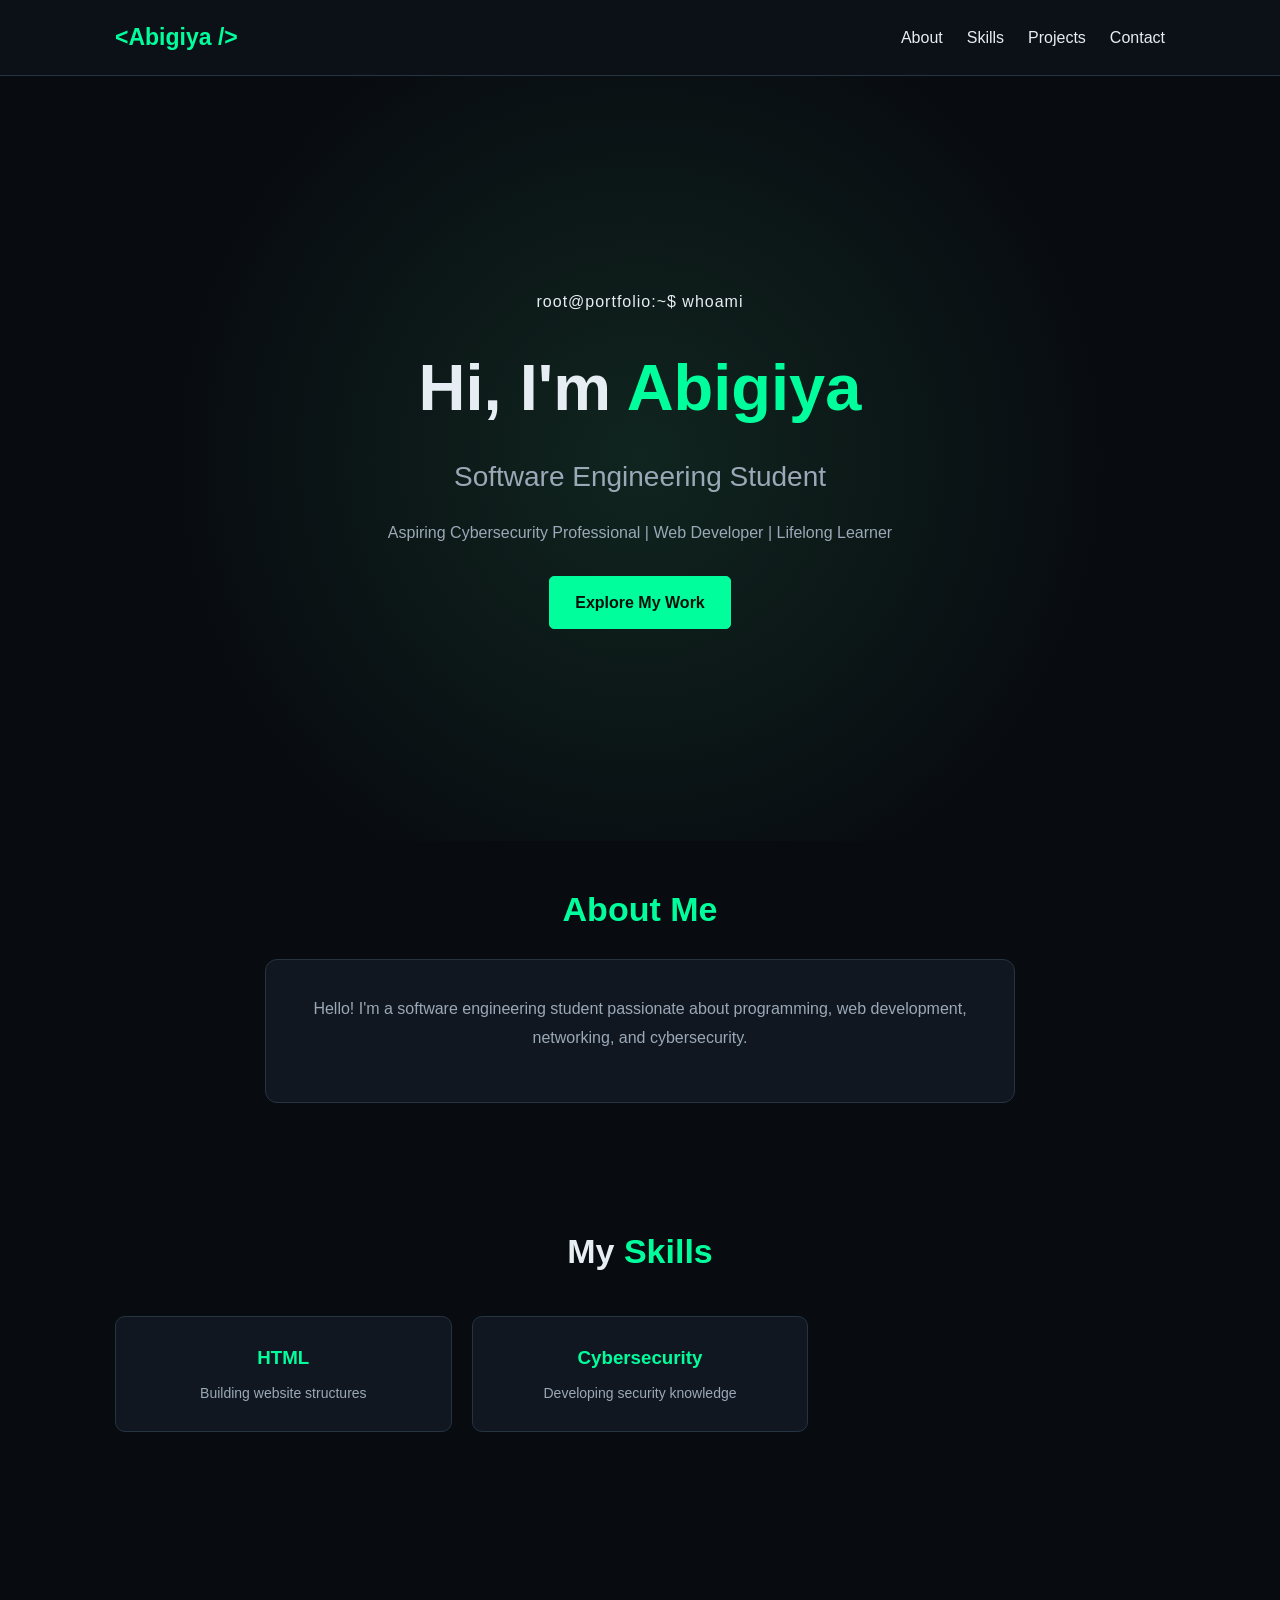
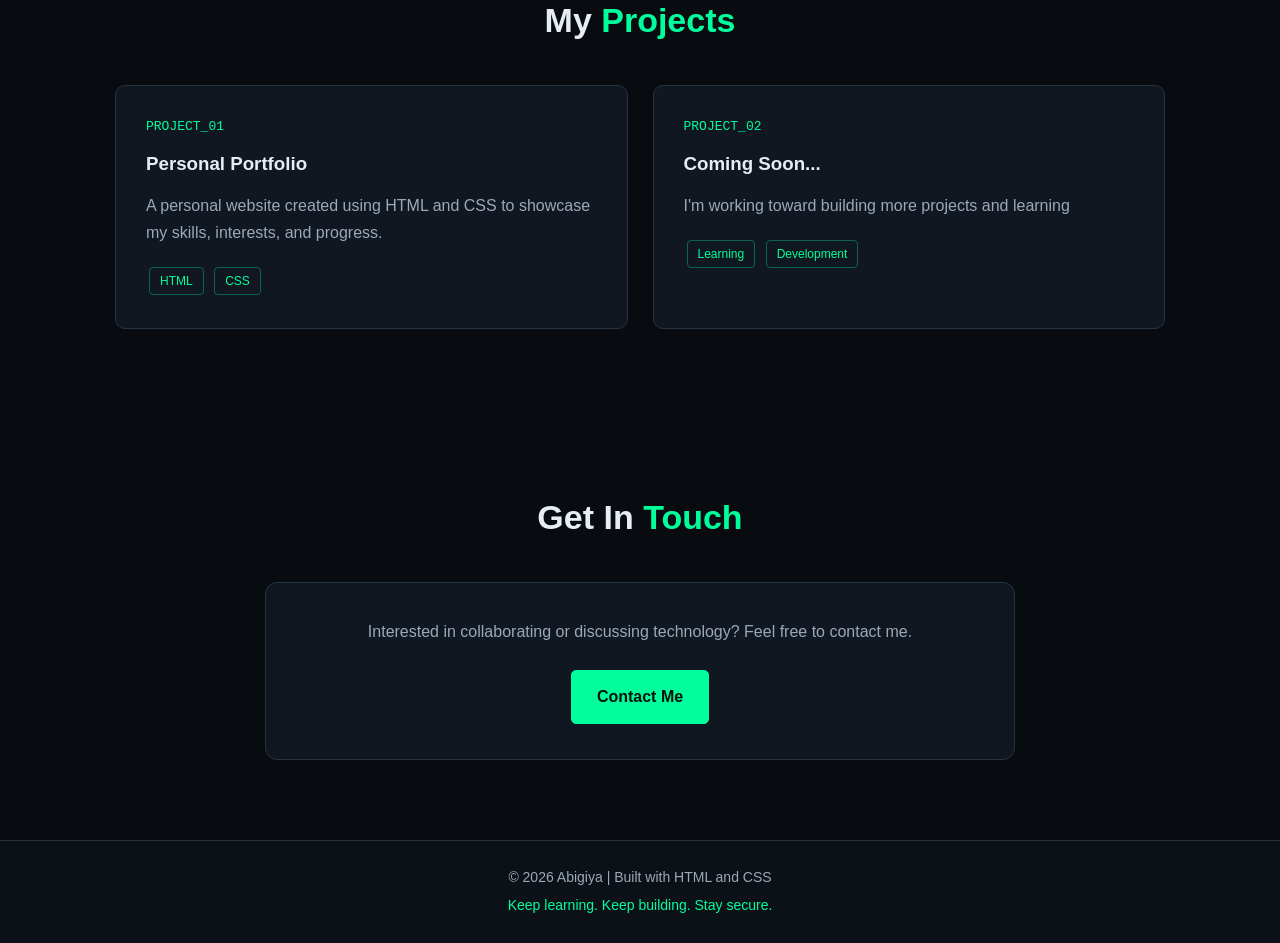
==== index.html.html @ 26ec7ba1 "Add light and dark theme toggle" ====
<!doctype html>
<html lang="en">
  <head>
    <meta charset="UTF-8" />
    <meta name="viewport" content="width=device-width, initial-scale=1.0" />

    <title>Abigiya | Software engineering student Portfolio</title>

    <!-- Connect the external CSS file -->
    <link rel="stylesheet" href="style.css" />
  </head>

  <body>
    <!-- Header and Navigation -->
    <header>
      <nav class="navbar">
        <a href="#" class="logo">&lt;Abigiya /&gt;</a>

        <ul class="nav-links">
          <li><a href="#about">About</a></li>
          <li><a href="#skills">Skills</a></li>
          <li><a href="#projects">Projects</a></li>
          <li><a href="#contact">Contact</a></li>
        </ul>
      </nav>
    </header>

    <!-- Hero Section -->
    <section class="hero">
      <p class="terminal-text">root@portfolio:~$ whoami</p>

      <h1>Hi, I'm <span>Abigiya</span></h1>

      <h2>Software Engineering Student</h2>

      <p class="hero-description">
        Aspiring Cybersecurity Professional | Web Developer | Lifelong Learner
      </p>

      <a href="#projects" class="btn">Explore My Work</a>
    </section>

    <!-- About Section -->
    <section id="about" class="section">
      <h2 class="section-title">About <span>Me</span></h2>

      <div class="card">
        <p>
          Hello! I'm a software engineering student passionate about
          programming, web development, networking, and cybersecurity.
        </p>
      </div>
    </section>

    <!-- Skills Section -->
    <section id="skills" class="section">
      <h2 class="section-title">My <span>Skills</span></h2>

      <div class="skills-container">
        <div class="skill-card">
          <h3>HTML</h3>
          <p>Building website structures</p>
        </div>

        <div class="skill-card">
          <h3>Cybersecurity</h3>
          <p>Developing security knowledge</p>
        </div>
      </div>
    </section>

    <!-- Projects Section -->
    <section id="projects" class="section">
      <h2 class="section-title">My <span>Projects</span></h2>

      <div class="projects-container">
        <div class="project-card">
          <p class="project-number">PROJECT_01</p>
          <h3>Personal Portfolio</h3>
          <p>
            A personal website created using HTML and CSS to showcase my skills,
            interests, and progress.
          </p>
          <span class="tag">HTML</span>
          <span class="tag">CSS</span>
        </div>

        <div class="project-card">
          <p class="project-number">PROJECT_02</p>
          <h3>Coming Soon...</h3>
          <p>I'm working toward building more projects and learning</p>
          <span class="tag">Learning</span>
          <span class="tag">Development</span>
        </div>
      </div>
    </section>

    <!-- Contact Section -->
    <section id="contact" class="section">
      <h2 class="section-title">Get In <span>Touch</span></h2>

      <div class="card">
        <p>
          Interested in collaborating or discussing technology? Feel free to
          contact me.
        </p>

        <a href="mailto:abigiyaell23@gmail.com" class="btn"> Contact Me </a>
      </div>
    </section>

    <!-- Footer -->
    <footer>
      <p>&copy; 2026 Abigiya | Built with HTML and CSS</p>
      <p class="footer-text">Keep learning. Keep building. Stay secure.</p>
    </footer>
  </body>
</html>
---- style.css ----
/* ===== GENERAL STYLES ===== */

* {
    margin: 0;
    padding: 0;
    box-sizing: border-box;
    scroll-behavior: smooth;
}

:root {
    --background: #080b10;
    --surface: #101720;
    --accent: #00ff9c;
    --text: #e6edf3;
    --muted: #9ba8b7;
    --border: #263442;
}

body {
    font-family: Arial, sans-serif;
    background-color: var(--background);
    color: var(--text);
    line-height: 1.7;
}

/* ===== NAVIGATION ===== */

header {
    background-color: #0c1118;
    border-bottom: 1px solid var(--border);
    position: sticky;
    top: 0;
    z-index: 100;
}

.navbar {
    max-width: 1100px;
    margin: auto;
    padding: 18px 25px;
    display: flex;
    justify-content: space-between;
    align-items: center;
    gap: 20px;
}

.logo {
    color: var(--accent);
    font-size: 23px;
    font-weight: bold;
    text-decoration: none;
}

.nav-links {
    display: flex;
    gap: 24px;
    list-style: none;
}

.nav-links a {
    color: var(--text);
    text-decoration: none;
    transition: color 0.3s;
}

.nav-links a:hover {
    color: var(--accent);
}
.nav-links a:focus-visible,
.btn:focus-visible {
    outline: 2px solid var(--accent);
    outline-offset: 5px;
}
/* ===== HERO SECTION ===== */

.hero {
    min-height: 85vh;
    padding: 100px 20px;
    display: flex;
    flex-direction: column;
    justify-content: center;
    align-items: center;
    text-align: center;
    background:
        radial-gradient(
            circle at center,
            #10251f 0%,
            #080b10 65%
        );
}

.terminal-text {
    margin-bottom: 18px;
    letter-spacing: 1px;
}

.hero h1 {
    font-size: clamp(38px, 7vw, 65px);
    margin-bottom: 10px;
}

.hero h1 span,
.section-title span {
    color: var(--accent);
}

.hero h2 {
    font-size: clamp(20px, 4vw, 28px);
    color: var(--muted);
    font-weight: normal;
}

.hero-description {
    max-width: 600px;
    margin: 18px 0 30px;
    color: var(--muted);
}

/* ===== BUTTONS ===== */

.btn {
    display: inline-block;
    background-color: var(--accent);
    color: #06100b;
    padding: 12px 25px;
    border-radius: 5px;
    text-decoration: none;
    font-weight: bold;
    border: 1px solid var(--accent);
    transition: 0.3s;
}

.btn:hover {
    background-color: transparent;
    color: var(--accent);
    box-shadow: 0 0 18px #00ff9c30;
}

/* ===== GENERAL SECTIONS ===== */

.section {
    max-width: 1100px;
    margin: auto;
    padding: 80px 25px;
    text-align: center;
    scroll-margin-top: 80px;
}

.section-title {
    font-size: 34px;
    margin-bottom: 35px;
}

/* ===== ABOUT AND CONTACT CARDS ===== */

.card {
    max-width: 750px;
    margin: auto;
    padding: 35px;
    background-color: var(--surface);
    border: 1px solid var(--border);
    border-radius: 12px;
    color: var(--muted);
}

.card .btn {
    margin-top: 25px;
}

/* ===== SKILLS ===== */

.skills-container {
    display: grid;
    grid-template-columns: repeat(3, 1fr);
    gap: 20px;
}

.skill-card {
    padding: 25px 15px;
    background-color: var(--surface);
    border: 1px solid var(--border);
    border-radius: 10px;
    transition: 0.3s;
}

.skill-card:hover {
    border-color: var(--accent);
    transform: translateY(-5px);
}

.skill-card h3 {
    color: var(--accent);
    margin-bottom: 8px;
}

.skill-card p {
    color: var(--muted);
    font-size: 14px;
}

/* ===== PROJECTS ===== */

.projects-container {
    display: grid;
    grid-template-columns: repeat(2, 1fr);
    gap: 25px;
    text-align: left;
}

.project-card {
    padding: 30px;
    background-color: var(--surface);
    border: 1px solid var(--border);
    border-radius: 10px;
    transition: 0.3s;
}

.project-card:hover {
    border-color: var(--accent);
    transform: translateY(-5px);
}

.project-number {
    color: var(--accent);
    font-family: monospace;
    font-size: 13px;
    margin-bottom: 10px;
}

.project-card h3 {
    margin-bottom: 12px;
}

.project-card p:not(.project-number) {
    color: var(--muted);
    margin-bottom: 18px;
}

.tag {
    display: inline-block;
    color: var(--accent);
    border: 1px solid #00ff9c55;
    border-radius: 4px;
    padding: 3px 10px;
    font-size: 12px;
    margin: 3px;
}

/* ===== FOOTER ===== */

footer {
    text-align: center;
    padding: 25px 15px;
    background-color: #0c1118;
    border-top: 1px solid var(--border);
    color: var(--muted);
    font-size: 14px;
}

.footer-text {
    color: var(--accent);
    margin-top: 5px;
}

/* ===== RESPONSIVE DESIGN ===== */

@media (max-width: 700px) {
    .navbar {
        flex-direction: column;
    }

    .nav-links {
        justify-content: center;
        flex-wrap: wrap;
        gap: 12px 18px;
    }

    .hero {
        min-height: 70vh;
        padding: 75px 20px;
    }

    .skills-container {
        grid-template-columns: repeat(2, 1fr);
    }

    .projects-container {
        grid-template-columns: 1fr;
    }

    .section {
        padding: 60px 20px;
    }
}

@media (max-width: 400px) {
    .skills-container {
        grid-template-columns: 1fr;
    }

    .nav-links {
        gap: 10px;
    }

    .card {
        padding: 22px;
    }
}
/* Responsive design for smaller screens */
@media (max-width: 768px) {
  header {
    padding: 15px 5%;
  }

  nav {
    gap: 12px;
    flex-wrap: wrap;
  }

  section {
    padding: 40px 5%;
  }

  h1 {
    font-size: clamp(2rem, 8vw, 3rem);
  }
}

@media (max-width: 480px) {
  nav {
    justify-content: center;
  }

  p {
    line-height: 1.7;
  }
}

#about {
  padding: 40px 8%;
}

#about h2 {
  color: #00ff9c;
  margin-bottom: 20px;
}

#about p {
  line-height: 1.8;
  margin-bottom: 15px;
}

#about a {
  color: #4b4349;
  text-decoration: none;
  border-bottom: 1px solid #00ff9c;
  padding-bottom: 4px;
}

#about a:hover {
  color: #ffffff;
}
body.light-theme {
  --background: #f5f7fa;
  --surface: #ffffff;
  --accent: #008f5a;
  --text: #17212b;
  --muted: #5b6875;
  --border: #d5dde5;
}
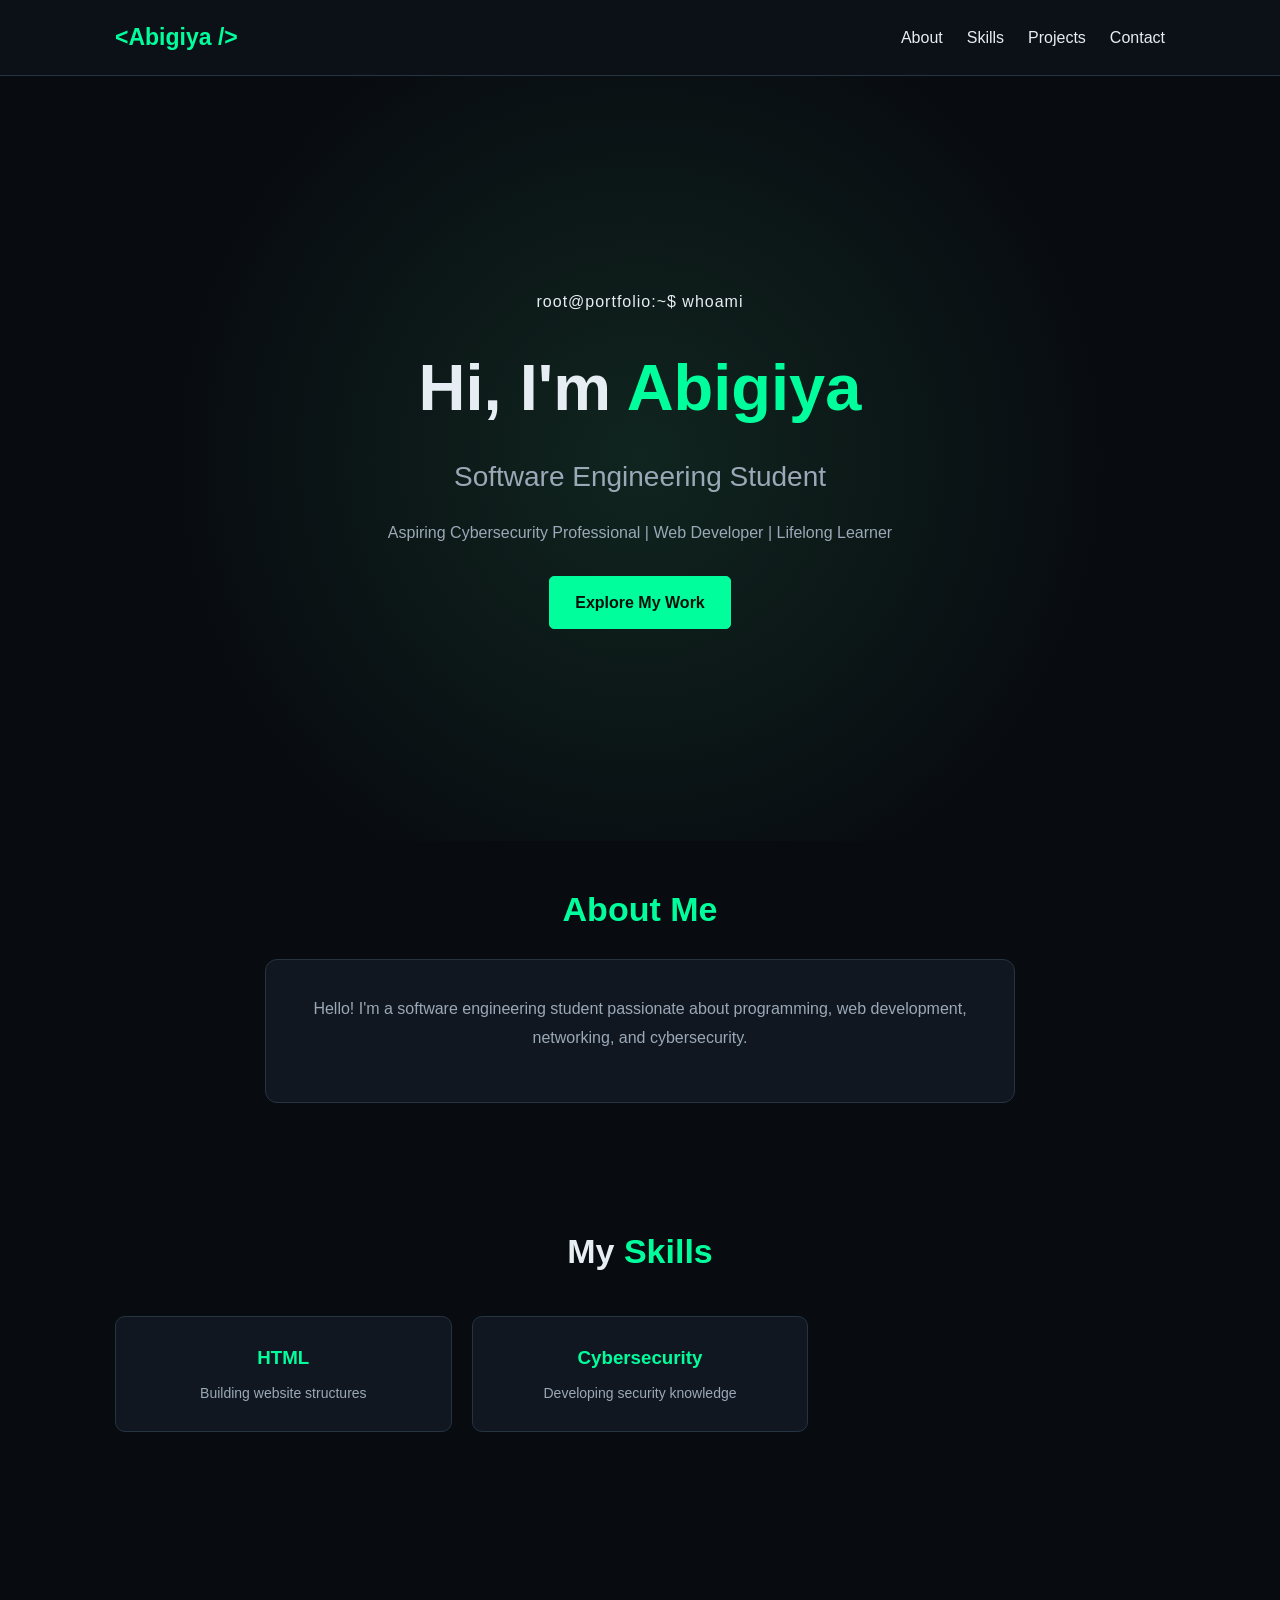
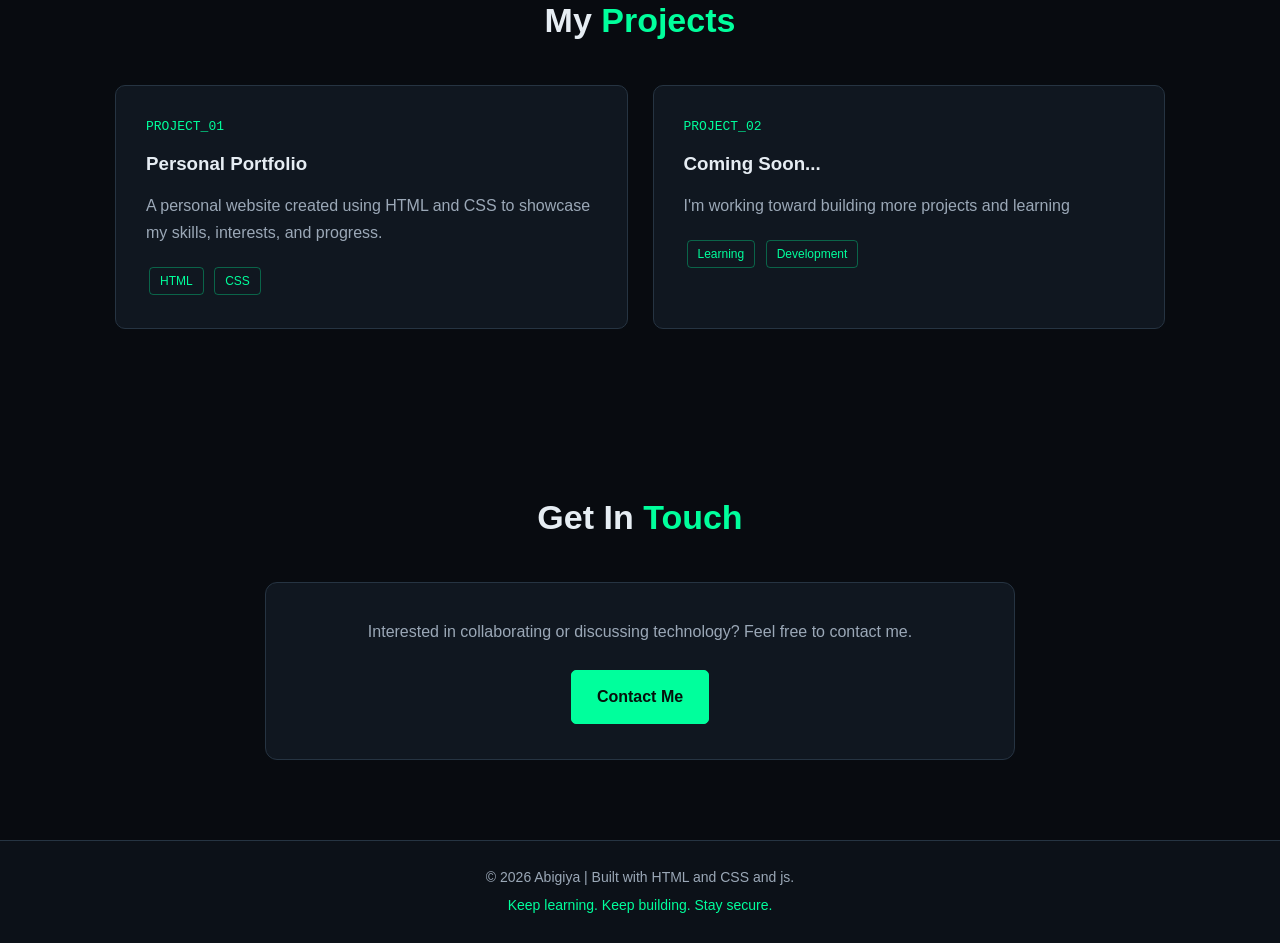
==== commit d39d7f44: "Update index.html.html" ====
--- a/index.html.html
+++ b/index.html.html
@@ -4,7 +4,7 @@
     <meta charset="UTF-8" />
     <meta name="viewport" content="width=device-width, initial-scale=1.0" />
 
-    <title>Abigiya | Software engineering student Portfolio</title>
+    <title>Software engineering student Portfolio</title>
 
     <!-- Connect the external CSS file -->
     <link rel="stylesheet" href="style.css" />
@@ -111,7 +111,7 @@
 
     <!-- Footer -->
     <footer>
-      <p>&copy; 2026 Abigiya | Built with HTML and CSS</p>
+      <p>&copy; 2026 Abigiya | Built with HTML and CSS and js.</p>
       <p class="footer-text">Keep learning. Keep building. Stay secure.</p>
     </footer>
   </body>
